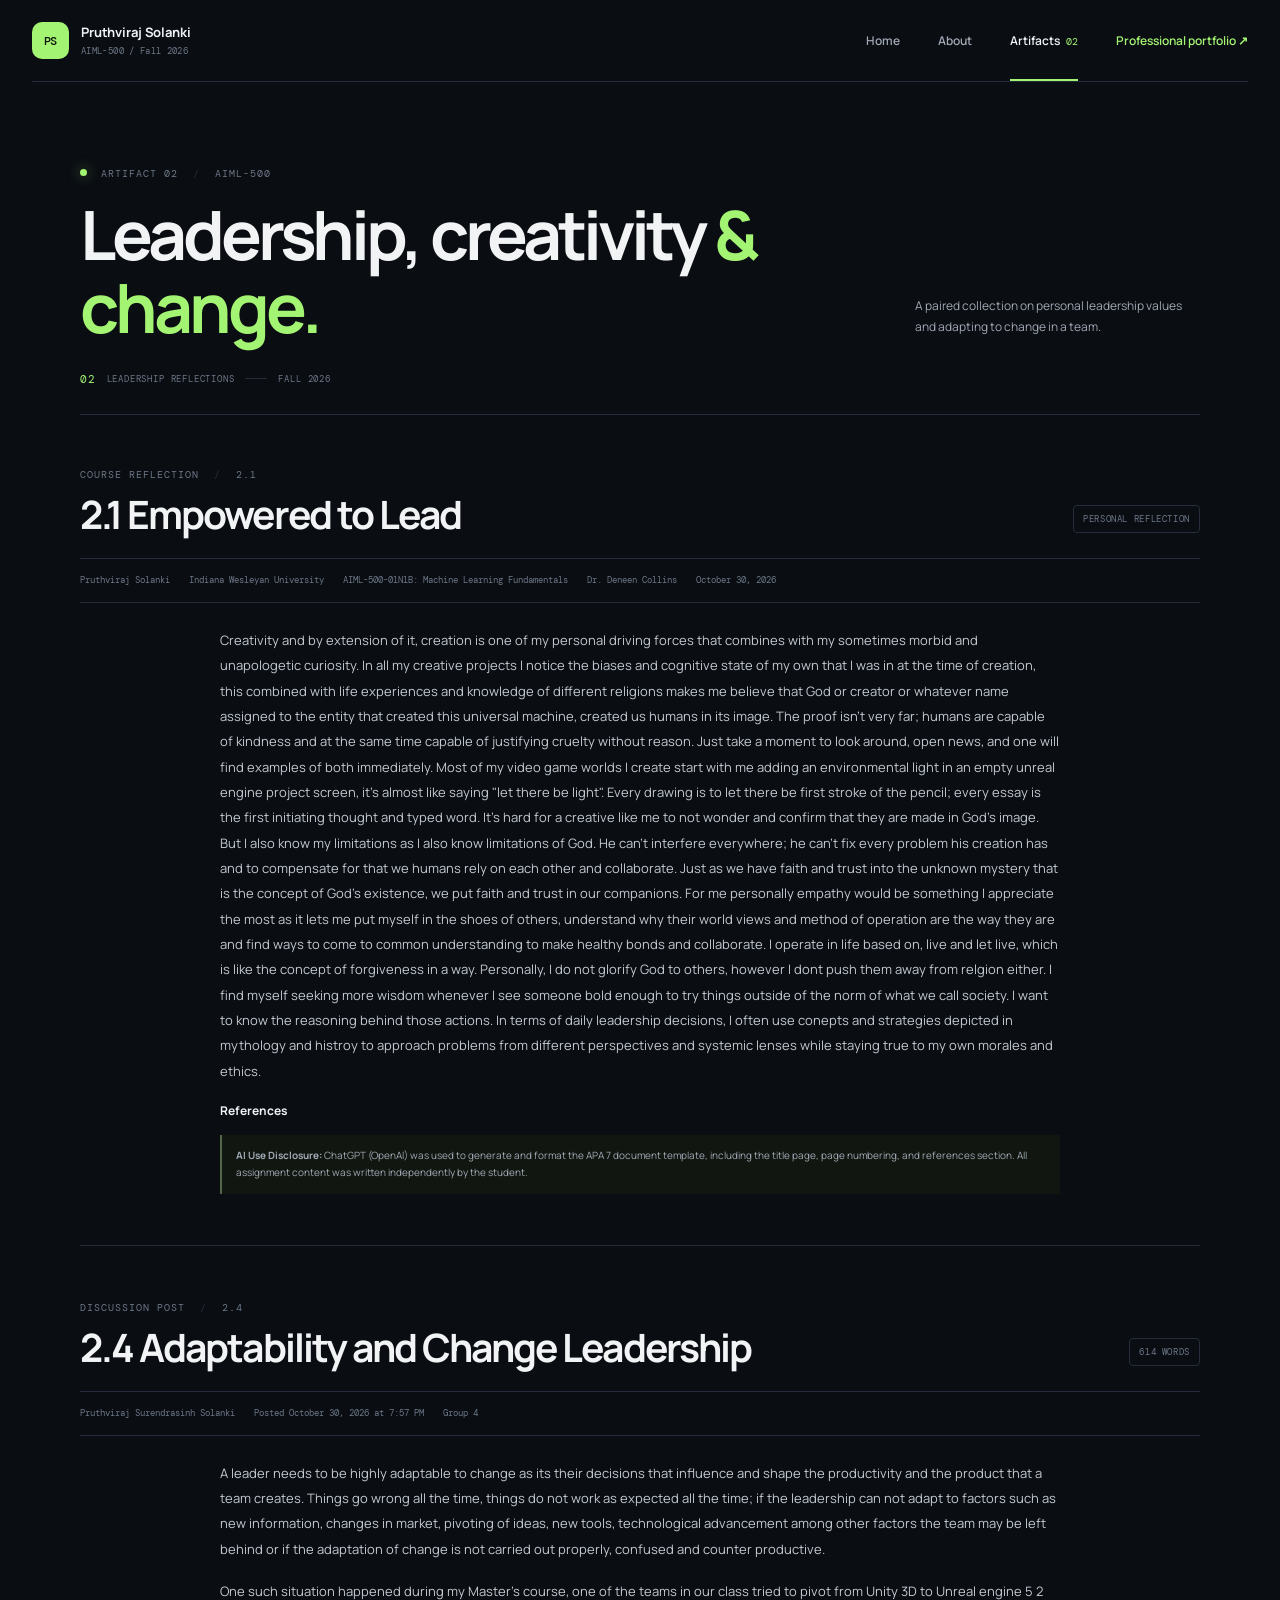
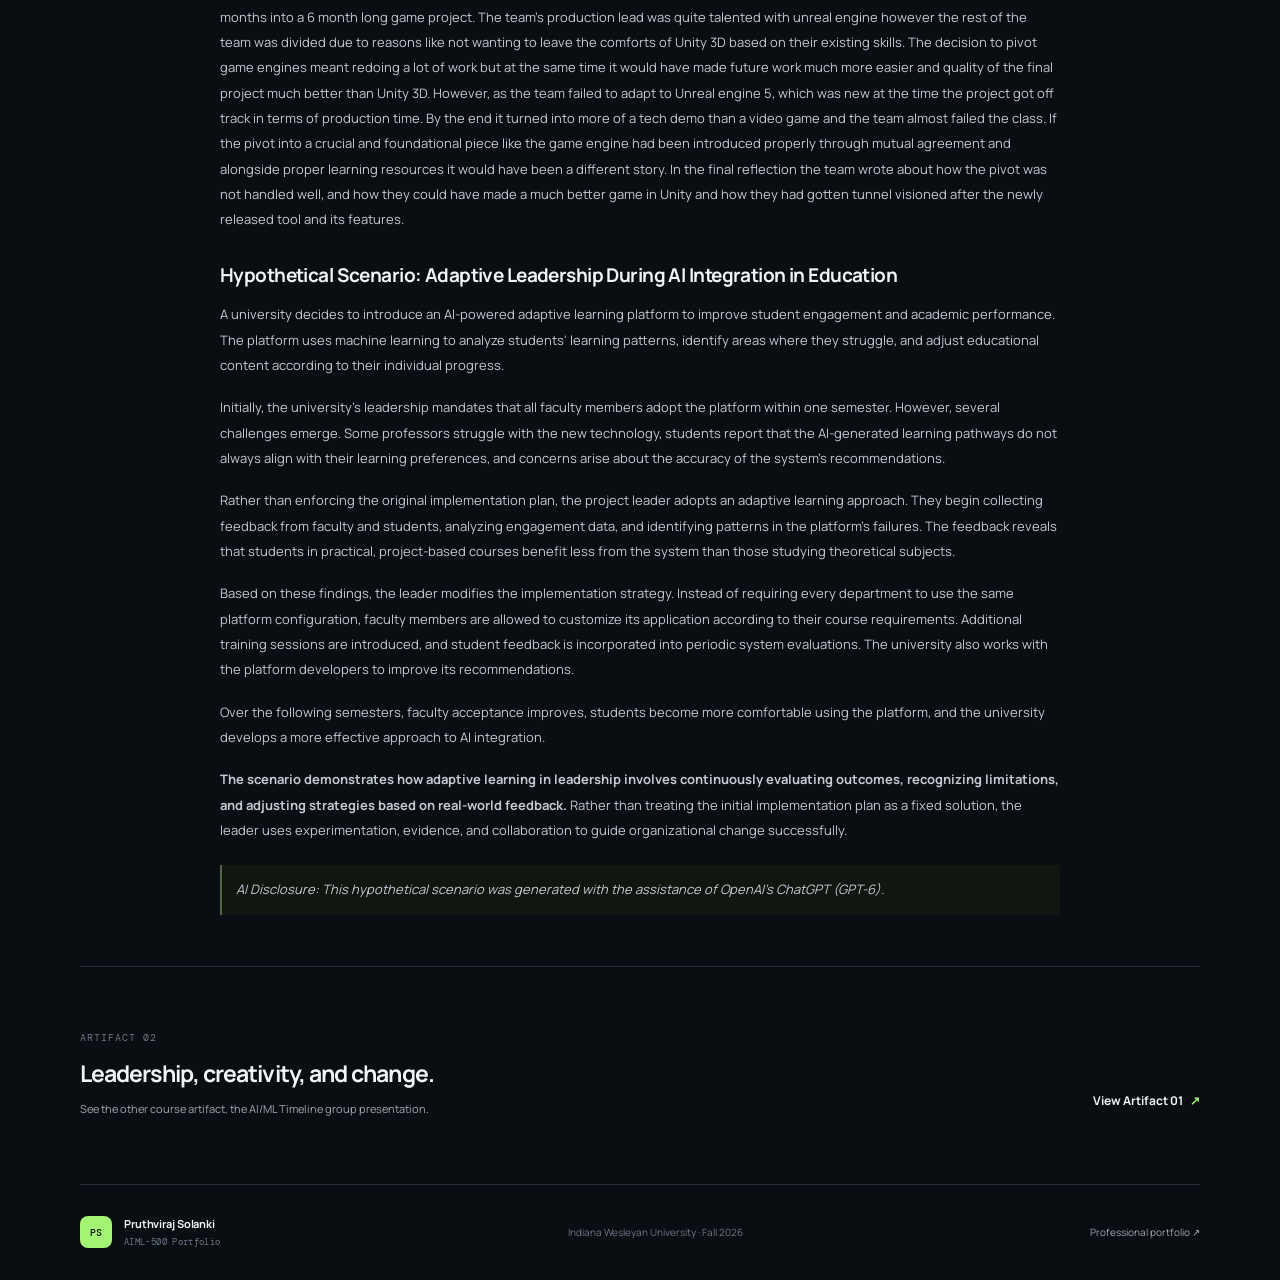
==== artifact-02.html @ 26451be9 "Add leadership and adaptability course artifact" ====
<!doctype html>
<html lang="en">
  <head>
    <meta charset="utf-8">
    <meta name="viewport" content="width=device-width, initial-scale=1">
    <meta name="theme-color" content="#0a0d12">
    <meta name="description" content="Pruthviraj Solanki's AIML-500 reflections on leadership, adaptability, and change.">
    <title>Leadership &amp; Change | Pruthviraj Solanki</title>
    <link rel="preconnect" href="https://fonts.googleapis.com">
    <link rel="preconnect" href="https://fonts.gstatic.com" crossorigin>
    <link href="https://fonts.googleapis.com/css2?family=DM+Mono:wght@400;500&amp;family=Manrope:wght@400;500;600;700;800&amp;display=swap" rel="stylesheet">
    <link rel="stylesheet" href="styles.css">
  </head>
  <body>
    <a class="skip-link" href="#main">Skip to content</a>
    <header class="site-header">
      <a class="brand" href="index.html" aria-label="Pruthviraj Solanki, home">
        <span class="brand-mark" aria-hidden="true">PS</span>
        <span>Pruthviraj Solanki<span class="brand-subtitle">AIML-500 / Fall 2026</span></span>
      </a>
      <nav class="site-nav" aria-label="Main navigation">
        <a href="index.html">Home</a>
        <a href="index.html#about">About</a>
        <a class="active" aria-current="page" href="artifacts.html">Artifacts <span class="nav-count">02</span></a>
        <a class="nav-contact" href="https://www.pruthvirajs.com/" target="_blank" rel="noopener noreferrer">Professional portfolio <span aria-hidden="true">↗</span></a>
      </nav>
    </header>

    <main id="main">
      <section class="artifact-hero page-shell">
        <p class="eyebrow"><span class="status-dot"></span> ARTIFACT 02 <span class="eyebrow-divider">/</span> AIML-500</p>
        <div class="artifact-hero-row"><h1>Leadership, creativity<span class="accent-text"> &amp; change.</span></h1><p>A paired collection on personal leadership values and adapting to change in a team.</p></div>
        <div class="artifact-count"><span>02</span> LEADERSHIP REFLECTIONS <i></i> FALL 2026</div>
      </section>

      <article class="assignment-block page-shell" aria-labelledby="empowered-title">
        <div class="assignment-heading">
          <div><p class="eyebrow">COURSE REFLECTION <span class="eyebrow-divider">/</span> 2.1</p><h2 id="empowered-title">2.1 Empowered to Lead</h2></div>
          <span class="artifact-type">PERSONAL REFLECTION</span>
        </div>
        <div class="assignment-meta"><span>Pruthviraj Solanki</span><span>Indiana Wesleyan University</span><span>AIML-500-01N1B: Machine Learning Fundamentals</span><span>Dr. Deneen Collins</span><span>October 30, 2026</span></div>
        <div class="assignment-copy">
          <p>Creativity and by extension of it, creation is one of my personal driving forces that combines with my sometimes morbid and unapologetic curiosity. In all my creative projects I notice the biases and cognitive state of my own that I was in at the time of creation, this combined with life experiences and knowledge of different religions makes me believe that God or creator or whatever name assigned to the entity that created this universal machine, created us humans in its image. The proof isn't very far; humans are capable of kindness and at the same time capable of justifying cruelty without reason. Just take a moment to look around, open news, and one will find examples of both immediately. Most of my video game worlds I create start with me adding an environmental light in an empty unreal engine project screen, it's almost like saying "let there be light". Every drawing is to let there be first stroke of the pencil; every essay is the first initiating thought and typed word. It's hard for a creative like me to not wonder and confirm that they are made in God's image. But I also know my limitations as I also know limitations of God. He can't interfere everywhere; he can't fix every problem his creation has and to compensate for that we humans rely on each other and collaborate. Just as we have faith and trust into the unknown mystery that is the concept of God's existence, we put faith and trust in our companions. For me personally empathy would be something I appreciate the most as it lets me put myself in the shoes of others, understand why their world views and method of operation are the way they are and find ways to come to common understanding to make healthy bonds and collaborate. I operate in life based on, live and let live, which is like the concept of forgiveness in a way. Personally, I do not glorify God to others, however I dont push them away from relgion either. I find myself seeking more wisdom whenever I see someone bold enough to try things outside of the norm of what we call society. I want to know the reasoning behind those actions. In terms of daily leadership decisions, I often use conepts and strategies depicted in mythology and histroy to approach problems from different perspectives and systemic lenses while staying true to my own morales and ethics.</p>
        </div>
        <h3 class="references-heading">References</h3>
        <p class="disclosure"><strong>AI Use Disclosure:</strong> ChatGPT (OpenAI) was used to generate and format the APA 7 document template, including the title page, page numbering, and references section. All assignment content was written independently by the student.</p>
      </article>

      <article class="assignment-block discussion-block page-shell" aria-labelledby="adaptability-title">
        <div class="assignment-heading">
          <div><p class="eyebrow">DISCUSSION POST <span class="eyebrow-divider">/</span> 2.4</p><h2 id="adaptability-title">2.4 Adaptability and Change Leadership</h2></div>
          <span class="artifact-type">614 WORDS</span>
        </div>
        <div class="assignment-meta"><span>Pruthviraj Surendrasinh Solanki</span><span>Posted October 30, 2026 at 7:57 PM</span><span>Group 4</span></div>
        <div class="assignment-copy">
          <p>A leader needs to be highly adaptable to change as its their decisions that influence and shape the productivity and the product that a team creates. Things go wrong all the time, things do not work as expected all the time; if the leadership can not adapt to factors such as new information, changes in market, pivoting of ideas, new tools, technological advancement among other factors the team may be left behind or if the adaptation of change is not carried out properly, confused and counter productive.</p>
          <p>One such situation happened during my Master's course, one of the teams in our class tried to pivot from Unity 3D to Unreal engine 5 2 months into a 6 month long game project. The team's production lead was quite talented with unreal engine however the rest of the team was divided due to reasons like not wanting to leave the comforts of Unity 3D based on their existing skills. The decision to pivot game engines meant redoing a lot of work but at the same time it would have made future work much more easier and quality of the final project much better than Unity 3D. However, as the team failed to adapt to Unreal engine 5, which was new at the time the project got off track in terms of production time. By the end it turned into more of a tech demo than a video game and the team almost failed the class. If the pivot into a crucial and foundational piece like the game engine had been introduced properly through mutual agreement and alongside proper learning resources it would have been a different story. In the final reflection the team wrote about how the pivot was not handled well, and how they could have made a much better game in Unity and how they had gotten tunnel visioned after the newly released tool and its features.</p>

          <h3 class="scenario-title">Hypothetical Scenario: Adaptive Leadership During AI Integration in Education</h3>
          <p>A university decides to introduce an AI-powered adaptive learning platform to improve student engagement and academic performance. The platform uses machine learning to analyze students' learning patterns, identify areas where they struggle, and adjust educational content according to their individual progress.</p>
          <p>Initially, the university's leadership mandates that all faculty members adopt the platform within one semester. However, several challenges emerge. Some professors struggle with the new technology, students report that the AI-generated learning pathways do not always align with their learning preferences, and concerns arise about the accuracy of the system's recommendations.</p>
          <p>Rather than enforcing the original implementation plan, the project leader adopts an adaptive learning approach. They begin collecting feedback from faculty and students, analyzing engagement data, and identifying patterns in the platform's failures. The feedback reveals that students in practical, project-based courses benefit less from the system than those studying theoretical subjects.</p>
          <p>Based on these findings, the leader modifies the implementation strategy. Instead of requiring every department to use the same platform configuration, faculty members are allowed to customize its application according to their course requirements. Additional training sessions are introduced, and student feedback is incorporated into periodic system evaluations. The university also works with the platform developers to improve its recommendations.</p>
          <p>Over the following semesters, faculty acceptance improves, students become more comfortable using the platform, and the university develops a more effective approach to AI integration.</p>
          <p><strong>The scenario demonstrates how adaptive learning in leadership involves continuously evaluating outcomes, recognizing limitations, and adjusting strategies based on real-world feedback.</strong> Rather than treating the initial implementation plan as a fixed solution, the leader uses experimentation, evidence, and collaboration to guide organizational change successfully.</p>
          <p class="disclosure"><em>AI Disclosure: This hypothetical scenario was generated with the assistance of OpenAI's ChatGPT (GPT-6).</em></p>
        </div>
      </article>

      <section class="artifact-next page-shell">
        <div><p class="eyebrow">ARTIFACT 02</p><h2>Leadership, creativity, and change.</h2><p>See the other course artifact, the AI/ML Timeline group presentation.</p></div>
        <a class="text-link" href="artifacts.html">View Artifact 01 <span aria-hidden="true">↗</span></a>
      </section>
    </main>

    <footer class="site-footer page-shell">
      <a class="brand footer-brand" href="index.html"><span class="brand-mark" aria-hidden="true">PS</span><span>Pruthviraj Solanki<span class="brand-subtitle">AIML-500 Portfolio</span></span></a>
      <span class="footer-course">Indiana Wesleyan University <span aria-hidden="true">·</span> Fall 2026</span>
      <a class="footer-link" href="https://www.pruthvirajs.com/" target="_blank" rel="noopener noreferrer">Professional portfolio ↗</a>
    </footer>
  </body>
</html>
---- styles.css ----
:root {
  color-scheme: dark;
  --bg: #0a0d12;
  --surface: #10151d;
  --surface-raised: #151c26;
  --text: #f1f3f5;
  --muted: #a0a8b4;
  --quiet: #6c7787;
  --line: #242d39;
  --accent: #a4f473;
  --accent-dark: #172414;
  --display: "Manrope", "Segoe UI", sans-serif;
  --mono: "DM Mono", Consolas, monospace;
}

* { box-sizing: border-box; }
html { scroll-behavior: smooth; scroll-padding-top: 96px; }
body { margin: 0; background: var(--bg); color: var(--text); font-family: var(--display); font-size: 16px; line-height: 1.65; -webkit-font-smoothing: antialiased; }
a { color: inherit; }
.page-shell { width: min(1120px, calc(100% - 64px)); margin-inline: auto; }
.skip-link { position: absolute; left: 16px; top: -80px; z-index: 20; padding: 10px 14px; color: var(--bg); background: var(--accent); border-radius: 6px; }
.skip-link:focus { top: 12px; }
.site-header { width: min(1280px, calc(100% - 64px)); min-height: 82px; margin-inline: auto; display: flex; align-items: center; justify-content: space-between; gap: 28px; border-bottom: 1px solid var(--line); }
.brand { display: inline-flex; align-items: center; gap: 12px; color: var(--text); text-decoration: none; font-size: 13px; line-height: 1.25; font-weight: 700; letter-spacing: -.01em; white-space: nowrap; }
.brand-mark { display: grid; width: 37px; height: 37px; place-items: center; background: var(--accent); color: #0a1107; font: 500 12px var(--mono); border-radius: 10px; }
.brand-subtitle { display: block; margin-top: 5px; color: var(--quiet); font: 400 9px var(--mono); letter-spacing: .04em; }
.site-nav { display: flex; align-items: center; gap: clamp(18px, 3vw, 38px); color: var(--muted); font-size: 12px; font-weight: 600; }
.site-nav a { text-decoration: none; transition: color .18s ease; }
.site-nav a:hover, .site-nav a.active { color: var(--text); }
.site-nav a.active { position: relative; }
.site-nav a.active::after { content: ""; position: absolute; left: 0; right: 0; bottom: -31px; height: 2px; background: var(--accent); }
.site-nav .nav-contact { color: var(--accent); }
.nav-count { margin-left: 4px; color: var(--accent); font: 10px var(--mono); }
.hero { position: relative; display: grid; grid-template-columns: 1.05fr .95fr; gap: 22px 50px; padding-top: 93px; }
.hero-copy { position: relative; z-index: 1; align-self: center; padding-bottom: 44px; }
.eyebrow { margin: 0 0 19px; color: var(--quiet); font: 10px/1.5 var(--mono); letter-spacing: .1em; text-transform: uppercase; }
.status-dot { display: inline-block; width: 7px; height: 7px; margin-right: 7px; vertical-align: 1px; border-radius: 50%; background: var(--accent); box-shadow: 0 0 13px #a4f47388; }
.eyebrow-divider { margin: 0 8px; color: var(--line); }
h1, h2, h3, p { margin-top: 0; }
.hero h1 { margin-bottom: 23px; font-size: clamp(43px, 6.3vw, 74px); line-height: 1.07; letter-spacing: -.065em; font-weight: 700; }
.accent-text { color: var(--accent); }
.hero-lede { max-width: 490px; margin-bottom: 28px; color: var(--muted); font-size: 16px; line-height: 1.8; }
.hero-actions { display: flex; align-items: center; gap: 25px; }
.button { display: inline-flex; min-height: 46px; align-items: center; justify-content: center; gap: 13px; padding: 0 17px; border: 1px solid transparent; border-radius: 6px; font-size: 12px; font-weight: 700; text-decoration: none; transition: transform .18s ease, background .18s ease, border-color .18s ease; }
.button:hover { transform: translateY(-2px); }
.button-primary { color: #0b1208; background: var(--accent); }
.button-primary:hover { background: #b6ff8b; }
.button-outline { border-color: #465344; color: var(--accent); }
.button-outline:hover { border-color: var(--accent); background: #a4f47312; }
.text-link, .inline-link { color: var(--text); font-size: 12px; font-weight: 700; text-decoration: none; }
.text-link span, .inline-link span { margin-left: 5px; color: var(--accent); }
.text-link:hover, .inline-link:hover { color: var(--accent); }
.hero-visual { position: relative; min-height: 365px; overflow: hidden; border: 1px solid #26313d; border-radius: 8px; background: radial-gradient(ellipse at 50% 47%, #1d2d25 0, #111922 35%, #0d1219 72%); }
.visual-grid { position: absolute; inset: 0; opacity: .28; background-image: linear-gradient(#65738320 1px, transparent 1px), linear-gradient(90deg, #65738320 1px, transparent 1px); background-size: 32px 32px; mask-image: linear-gradient(transparent, black 20%, black 80%, transparent); }
.orbit { position: absolute; top: 50%; left: 50%; border: 1px solid #a4f47335; border-radius: 50%; transform: translate(-50%, -50%); }
.orbit-one { width: 250px; height: 250px; }
.orbit-two { width: 182px; height: 182px; border-style: dashed; border-color: #a4f47350; animation: orbit 38s linear infinite; }
.orbit-three { width: 102px; height: 102px; border-color: #a4f47385; box-shadow: 0 0 60px #a4f47317, inset 0 0 55px #a4f47312; }
.node { position: absolute; z-index: 2; width: 9px; height: 9px; border: 2px solid #0a0d12; border-radius: 50%; background: var(--accent); box-shadow: 0 0 13px #a4f473aa; }
.node-one { top: calc(50% - 128px); left: calc(50% + 46px); }
.node-two { top: calc(50% + 82px); left: calc(50% - 94px); }
.node-three { top: calc(50% - 4px); left: calc(50% + 122px); }
.visual-label { position: absolute; z-index: 3; display: flex; align-items: center; gap: 9px; color: #8794a2; font: 9px var(--mono); letter-spacing: .08em; }
.visual-label span { color: var(--accent); }
.label-top { top: 21px; left: 21px; }
.label-bottom { right: 20px; bottom: 18px; }
.signal-card { position: absolute; z-index: 3; top: 50%; left: 50%; display: flex; align-items: center; gap: 11px; transform: translate(-50%, -50%); padding: 10px 13px; border: 1px solid #a4f4733b; border-radius: 5px; background: #0a0d12d9; color: #c9d1d9; font: 9px/1.55 var(--mono); letter-spacing: .025em; box-shadow: 0 8px 38px #0008; }
.signal-mark { color: var(--accent); font: 29px/1 var(--display); }
.hero-meta { grid-column: 1 / -1; display: grid; grid-template-columns: repeat(3, 1fr); gap: 25px; padding: 24px 0 28px; border-top: 1px solid var(--line); border-bottom: 1px solid var(--line); }
.hero-meta > div { display: flex; flex-direction: column; gap: 3px; }
.meta-label, .detail-label { margin-bottom: 5px; color: var(--quiet); font: 9px var(--mono); letter-spacing: .1em; }
.hero-meta strong { font-size: 13px; font-weight: 700; }
.hero-meta > div > span:last-child { color: var(--muted); font-size: 11px; }
.section { display: grid; grid-template-columns: .8fr 1.2fr; gap: 70px; padding-top: 92px; padding-bottom: 92px; }
.section-bordered { border-bottom: 1px solid var(--line); }
.section-heading .eyebrow { margin-bottom: 14px; }
.section h2, .section-heading h2 { margin-bottom: 0; font-size: clamp(30px, 4vw, 43px); line-height: 1.2; letter-spacing: -.05em; font-weight: 650; }
.section-body { max-width: 570px; padding-top: 34px; }
.section-body p, .course-panel > p { color: var(--muted); font-size: 13px; line-height: 1.9; }
.section-body .body-lede { color: var(--text); font-size: 16px; line-height: 1.8; }
.inline-link { display: inline-block; margin-top: 14px; }
.skill-strip { display: flex; flex-wrap: wrap; gap: 7px; margin-top: 18px; }
.skill-strip span { padding: 6px 9px; border: 1px solid #29323c; border-radius: 4px; color: #b8c0c9; font: 9px var(--mono); }
.course-section { align-items: start; }
.course-panel { position: relative; margin-top: 8px; padding: 26px 29px 25px; border: 1px solid var(--line); border-radius: 8px; background: linear-gradient(125deg, #131a23, #0f141b); }
.course-panel-top { display: flex; align-items: center; justify-content: space-between; margin-bottom: 25px; }
.course-code { color: var(--accent); font: 11px var(--mono); letter-spacing: .06em; }
.course-term { color: var(--quiet); font: 9px var(--mono); letter-spacing: .1em; }
.course-panel h3 { margin-bottom: 12px; font-size: 20px; letter-spacing: -.035em; }
.course-panel > p { max-width: 595px; margin-bottom: 19px; }
.course-tags { display: flex; flex-wrap: wrap; gap: 8px; }
.course-tags span { padding: 6px 9px; border: 1px solid #29323c; border-radius: 4px; color: #b8c0c9; font: 9px var(--mono); }
.course-instructor { display: flex; justify-content: space-between; gap: 20px; margin-top: 25px; padding-top: 18px; border-top: 1px solid var(--line); }
.course-instructor span { color: var(--quiet); font: 9px var(--mono); letter-spacing: .08em; }
.course-instructor strong { font-size: 11px; }
.projects-section { display: block; padding-top: 82px; padding-bottom: 92px; }
.section-heading-row { display: flex; align-items: end; justify-content: space-between; gap: 28px; margin-bottom: 31px; }
.section-aside { max-width: 280px; margin: 0 0 4px; color: var(--muted); font-size: 12px; line-height: 1.8; }
.project-grid { display: grid; grid-template-columns: repeat(2, 1fr); gap: 14px; }
.project-card { position: relative; min-height: 245px; overflow: hidden; padding: 20px 21px; border: 1px solid var(--line); border-radius: 7px; background: var(--surface); }
.project-index { color: var(--quiet); font: 9px var(--mono); letter-spacing: .08em; }
.project-card h3 { position: relative; z-index: 1; margin: 65px 0 4px; font-size: 21px; letter-spacing: -.035em; }
.project-card p { position: relative; z-index: 1; margin-bottom: 19px; color: var(--muted); font-size: 11px; }
.project-category { position: relative; z-index: 1; color: var(--accent); font: 9px var(--mono); letter-spacing: .07em; }
.project-glyph { position: absolute; top: 30px; right: 28px; width: 128px; height: 92px; opacity: .8; }
.glyph-city { display: flex; align-items: end; justify-content: center; gap: 5px; }
.glyph-city i { display: block; width: 18px; border: 1px solid #a4f4736b; background: linear-gradient(180deg, #a4f47315, #a4f47303); }
.glyph-city i:nth-child(1) { height: 35px; }.glyph-city i:nth-child(2) { height: 62px; }.glyph-city i:nth-child(3) { height: 83px; }.glyph-city i:nth-child(4) { height: 52px; }.glyph-city i:nth-child(5) { height: 70px; }
.glyph-city i:nth-child(2)::after, .glyph-city i:nth-child(3)::after, .glyph-city i:nth-child(5)::after { content: ""; display: block; width: 2px; height: 2px; margin: 9px auto; background: var(--accent); box-shadow: 6px 0 #a4f47377, -6px 0 #a4f47377, 0 9px #a4f47377; }
.glyph-aviary { border: 1px solid #a4f47345; border-radius: 50%; transform: rotate(-25deg); }
.glyph-aviary::before, .glyph-aviary::after { content: ""; position: absolute; inset: 15px -4px; border: 1px solid #a4f47351; border-radius: 50%; transform: rotate(48deg); }
.glyph-aviary::after { transform: rotate(-48deg); }
.glyph-aviary i { position: absolute; z-index: 1; top: 42px; left: 60px; width: 7px; height: 7px; border-radius: 50%; background: var(--accent); box-shadow: 0 0 11px #a4f473; }
.glyph-aviary i:nth-child(2) { top: 14px; left: 24px; width: 4px; height: 4px; }.glyph-aviary i:nth-child(3) { top: 68px; left: 96px; width: 4px; height: 4px; }
.project-note { margin: 17px 0 0; color: var(--quiet); font-size: 10px; }
.project-note a { color: var(--muted); text-decoration-color: #56614f; text-underline-offset: 3px; }
.project-note a:hover { color: var(--accent); }
.next-artifact { display: flex; align-items: center; justify-content: space-between; gap: 28px; margin-bottom: 83px; padding: 26px 28px; border: 1px solid #374139; border-radius: 8px; background: linear-gradient(110deg, #121a17, #11161c); }
.next-artifact .eyebrow { margin-bottom: 9px; color: var(--accent); }
.next-artifact h2 { margin-bottom: 4px; font-size: 19px; letter-spacing: -.03em; }
.next-artifact p:last-child { margin-bottom: 0; color: var(--muted); font-size: 11px; }
.site-footer { display: flex; align-items: center; justify-content: space-between; gap: 18px; min-height: 96px; border-top: 1px solid var(--line); }
.footer-brand { font-size: 11px; }.footer-brand .brand-mark { width: 32px; height: 32px; border-radius: 8px; font-size: 10px; }
.footer-course, .footer-link { color: var(--quiet); font-size: 10px; }.footer-link { color: var(--muted); text-decoration: none; }.footer-link:hover { color: var(--accent); }

/* Artifacts page */
.artifact-hero { padding-top: 84px; padding-bottom: 28px; border-bottom: 1px solid var(--line); }
.artifact-hero .eyebrow { margin-bottom: 17px; }
.artifact-hero-row { display: flex; align-items: end; justify-content: space-between; gap: 40px; }
.artifact-hero h1 { margin: 0; font-size: clamp(43px, 6vw, 68px); line-height: 1.08; letter-spacing: -.06em; }
.artifact-hero-row > p { max-width: 285px; margin-bottom: 7px; color: var(--muted); font-size: 12px; line-height: 1.8; }
.artifact-count { display: flex; align-items: center; gap: 11px; margin-top: 27px; color: var(--quiet); font: 9px var(--mono); letter-spacing: .09em; }
.artifact-count span { color: var(--accent); font-size: 11px; }.artifact-count i { width: 22px; height: 1px; background: var(--line); }
.artifact-detail { padding-top: 49px; }
.artifact-heading { display: flex; align-items: end; justify-content: space-between; gap: 22px; margin-bottom: 20px; }
.artifact-heading .eyebrow { margin-bottom: 10px; }.artifact-heading h2 { margin: 0; font-size: clamp(29px, 4vw, 41px); line-height: 1.2; letter-spacing: -.05em; }
.artifact-type { margin-bottom: 5px; padding: 7px 9px; border: 1px solid var(--line); border-radius: 4px; color: var(--quiet); font: 9px var(--mono); letter-spacing: .07em; }
.artifact-intro { display: grid; grid-template-columns: 1.35fr .65fr; gap: 50px; padding: 21px 0 25px; border-top: 1px solid var(--line); }
.artifact-intro .detail-label { display: inline-block; margin-bottom: 8px; }.artifact-intro p { max-width: 635px; margin: 0; color: var(--muted); font-size: 12px; line-height: 1.85; }
.artifact-facts { display: flex; flex-direction: column; gap: 7px; align-self: center; color: var(--muted); font-size: 10px; }
.artifact-facts b { display: inline-block; min-width: 93px; color: var(--quiet); font: 9px var(--mono); letter-spacing: .06em; }
.slides-frame { position: relative; width: 100%; aspect-ratio: 16 / 9; overflow: hidden; border: 1px solid #2b3540; border-radius: 7px; background: #11161c; }
.slides-frame::before { content: "PRESENTATION / GOOGLE SLIDES"; position: absolute; top: 14px; left: 16px; z-index: 1; color: #6d7a86; font: 8px var(--mono); letter-spacing: .08em; pointer-events: none; }
.slides-frame iframe { width: 100%; height: 100%; border: 0; }
.embed-help { margin: 11px 0 0; color: var(--quiet); font-size: 10px; }.embed-help a { color: var(--muted); text-underline-offset: 3px; }.embed-help a:hover { color: var(--accent); }
.reflection { display: grid; grid-template-columns: 50px 1fr; gap: 23px; margin-top: 54px; padding: 27px 0 30px; border-top: 1px solid var(--line); border-bottom: 1px solid var(--line); }
.reflection-mark { color: var(--accent); font: 68px/.9 Georgia, serif; }
.reflection .eyebrow { margin-bottom: 8px; color: var(--accent); }
.reflection h3 { margin-bottom: 10px; font-size: 19px; letter-spacing: -.03em; }
.reflection p:last-child { max-width: 780px; margin-bottom: 0; color: var(--muted); font-size: 12px; line-height: 1.9; }
.artifact-next { display: flex; align-items: end; justify-content: space-between; gap: 30px; padding-top: 63px; padding-bottom: 66px; }
.artifact-next .eyebrow { margin-bottom: 10px; }.artifact-next h2 { margin-bottom: 7px; font-size: 23px; letter-spacing: -.04em; }.artifact-next p:last-child { margin: 0; color: var(--muted); font-size: 11px; }.artifact-next .text-link { margin-bottom: 7px; white-space: nowrap; }
.more-artifacts { display: grid; grid-template-columns: .8fr 1.2fr; align-items: start; gap: 30px; padding-top: 57px; }
.more-artifacts .section-heading h2 { font-size: clamp(24px, 3vw, 34px); }
.artifact-card { display: block; padding: 22px 24px; border: 1px solid var(--line); border-radius: 7px; background: linear-gradient(125deg, #131a23, #0f141b); text-decoration: none; transition: border-color .18s ease, transform .18s ease; }
.artifact-card:hover { border-color: #526347; transform: translateY(-2px); }
.artifact-card .project-index { color: var(--accent); }
.artifact-card h3 { margin: 16px 0 7px; font-size: 17px; line-height: 1.45; letter-spacing: -.025em; }
.artifact-card h3 span { color: var(--accent); }
.artifact-card p { margin-bottom: 15px; color: var(--muted); font-size: 11px; }
.artifact-card-link { color: var(--text); font-size: 10px; font-weight: 700; }.artifact-card-link span { margin-left: 4px; color: var(--accent); }
.assignment-block { padding-top: 52px; padding-bottom: 51px; border-bottom: 1px solid var(--line); }
.assignment-heading { display: flex; align-items: end; justify-content: space-between; gap: 22px; margin-bottom: 20px; }
.assignment-heading .eyebrow { margin-bottom: 9px; }
.assignment-heading h2 { margin: 0; font-size: clamp(27px, 3.7vw, 39px); line-height: 1.22; letter-spacing: -.05em; }
.assignment-meta { display: flex; flex-wrap: wrap; gap: 7px 19px; padding: 14px 0; border-top: 1px solid var(--line); border-bottom: 1px solid var(--line); color: var(--quiet); font: 9px/1.6 var(--mono); }
.assignment-copy { max-width: 840px; margin: 25px auto 0; }
.assignment-copy p { margin-bottom: 17px; color: #c3cad2; font-size: 13px; line-height: 1.95; }
.assignment-copy .scenario-title { margin: 29px 0 14px; color: var(--text); font-size: 19px; line-height: 1.4; letter-spacing: -.03em; }
.references-heading { max-width: 840px; margin: 16px auto 0; color: var(--text); font-size: 12px; }
.disclosure { max-width: 840px; margin: 14px auto 0; padding: 12px 14px; border-left: 2px solid #536648; background: #111710; color: var(--muted); font-size: 10px; line-height: 1.75; }
.assignment-copy .disclosure { margin: 22px 0 0; }
.discussion-block { padding-top: 54px; }
.discussion-block .assignment-copy { max-width: 840px; }

@keyframes orbit { to { transform: translate(-50%, -50%) rotate(360deg); } }
@media (max-width: 760px) {
  .page-shell, .site-header { width: min(100% - 40px, 560px); }
  .site-header { min-height: 72px; align-items: flex-start; padding: 16px 0 12px; flex-direction: column; gap: 13px; }
  .site-nav { width: 100%; gap: 21px; overflow-x: auto; padding: 0 1px 7px; font-size: 11px; white-space: nowrap; }
  .site-nav a.active::after { bottom: -11px; }.site-nav .nav-contact { margin-left: auto; }
  .hero { grid-template-columns: 1fr; gap: 10px; padding-top: 60px; }
  .hero-copy { padding-bottom: 12px; }.hero h1 { font-size: clamp(43px, 11vw, 65px); }.hero-lede { max-width: 540px; font-size: 14px; }
  .hero-visual { min-height: 275px; }.orbit-one { width: 208px; height: 208px; }.orbit-two { width: 152px; height: 152px; }.orbit-three { width: 88px; height: 88px; }
  .node-one { top: calc(50% - 107px); }.node-two { top: calc(50% + 67px); left: calc(50% - 78px); }.node-three { left: calc(50% + 100px); }
  .hero-meta { gap: 17px; padding: 19px 0 22px; }.hero-meta strong { font-size: 11px; }.hero-meta > div > span:last-child { font-size: 9px; }
  .section { grid-template-columns: 1fr; gap: 16px; padding-top: 62px; padding-bottom: 62px; }.section-body { padding-top: 0; }
  .section-heading-row { align-items: start; flex-direction: column; gap: 14px; }.section-aside { max-width: 390px; }
  .projects-section { padding-top: 62px; padding-bottom: 66px; }.project-grid { gap: 10px; }.project-card { min-height: 228px; padding: 16px; }.project-glyph { right: 14px; transform: scale(.85); transform-origin: top right; }
  .next-artifact { align-items: flex-start; flex-direction: column; margin-bottom: 59px; padding: 22px; }
  .site-footer { flex-wrap: wrap; justify-content: space-between; padding: 19px 0; }.footer-course { order: 3; width: 100%; }
  .artifact-hero { padding-top: 56px; }.artifact-hero-row { align-items: flex-start; flex-direction: column; gap: 12px; }.artifact-hero-row > p { max-width: 420px; margin: 0; }
  .artifact-detail { padding-top: 36px; }.artifact-intro { grid-template-columns: 1fr; gap: 17px; }
  .artifact-facts { display: grid; grid-template-columns: 1fr 1fr; }
  .reflection { grid-template-columns: 31px 1fr; gap: 14px; margin-top: 40px; }.reflection-mark { font-size: 49px; }
  .artifact-next { align-items: flex-start; flex-direction: column; padding-top: 48px; padding-bottom: 48px; }
  .more-artifacts { grid-template-columns: 1fr; gap: 18px; padding-top: 43px; }
  .assignment-block { padding-top: 38px; padding-bottom: 38px; }
  .assignment-heading { align-items: flex-start; flex-direction: column; gap: 12px; }
  .assignment-meta { gap: 6px 14px; }
  .assignment-copy { margin-top: 20px; }
}
@media (max-width: 440px) {
  .page-shell, .site-header { width: calc(100% - 32px); }
  .site-nav { gap: 16px; }.site-nav .nav-contact { margin-left: 0; }
  .hero-actions { align-items: flex-start; flex-direction: column; gap: 14px; }
  .hero-meta { grid-template-columns: 1fr 1fr; }.hero-meta > div:last-child { grid-column: 1 / -1; }
  .course-panel { padding: 21px 19px; }.course-instructor { align-items: flex-start; flex-direction: column; gap: 5px; }
  .project-grid { grid-template-columns: 1fr; }.project-card { min-height: 209px; }.project-card h3 { margin-top: 48px; }
  .footer-course { font-size: 9px; }.footer-link { font-size: 9px; }
  .artifact-facts { grid-template-columns: 1fr; }.artifact-facts b { min-width: 98px; }
}
@media (prefers-reduced-motion: reduce) {
  *, *::before, *::after { scroll-behavior: auto !important; animation-duration: .01ms !important; animation-iteration-count: 1 !important; transition-duration: .01ms !important; }
}
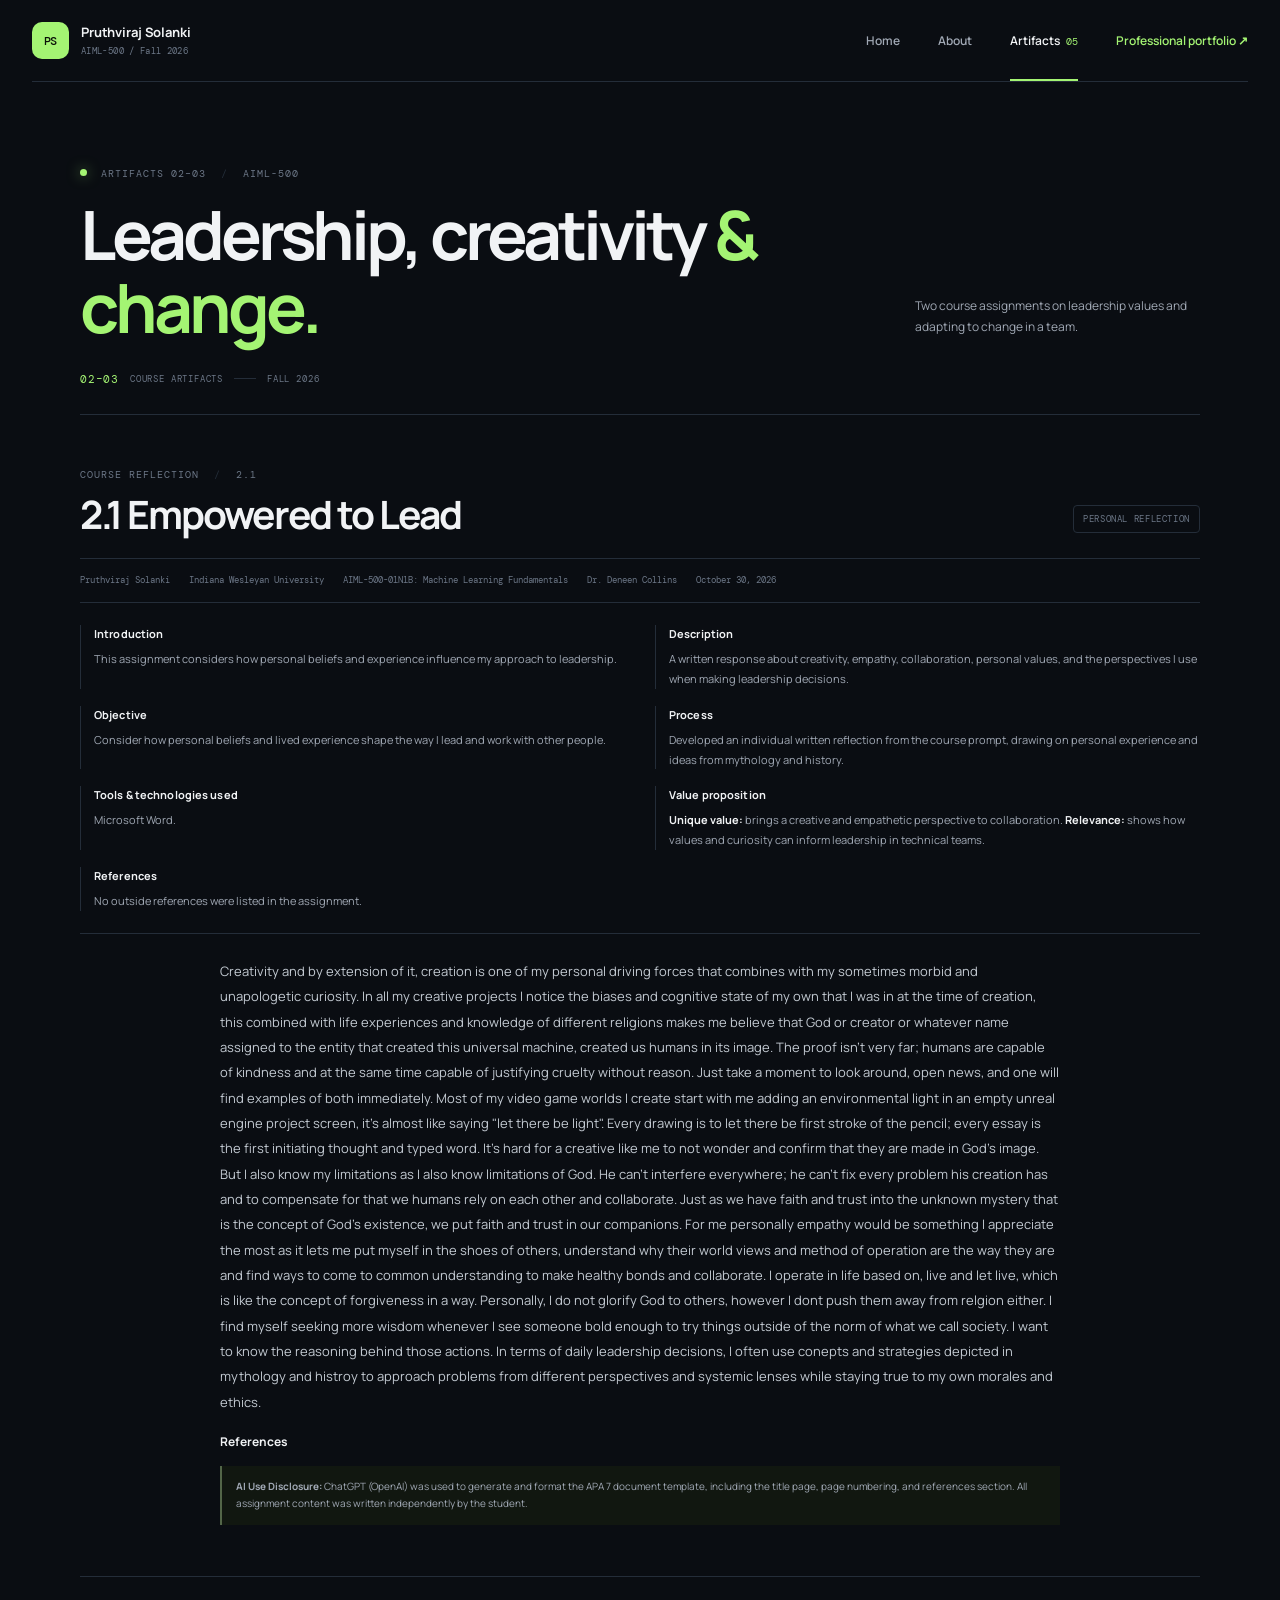
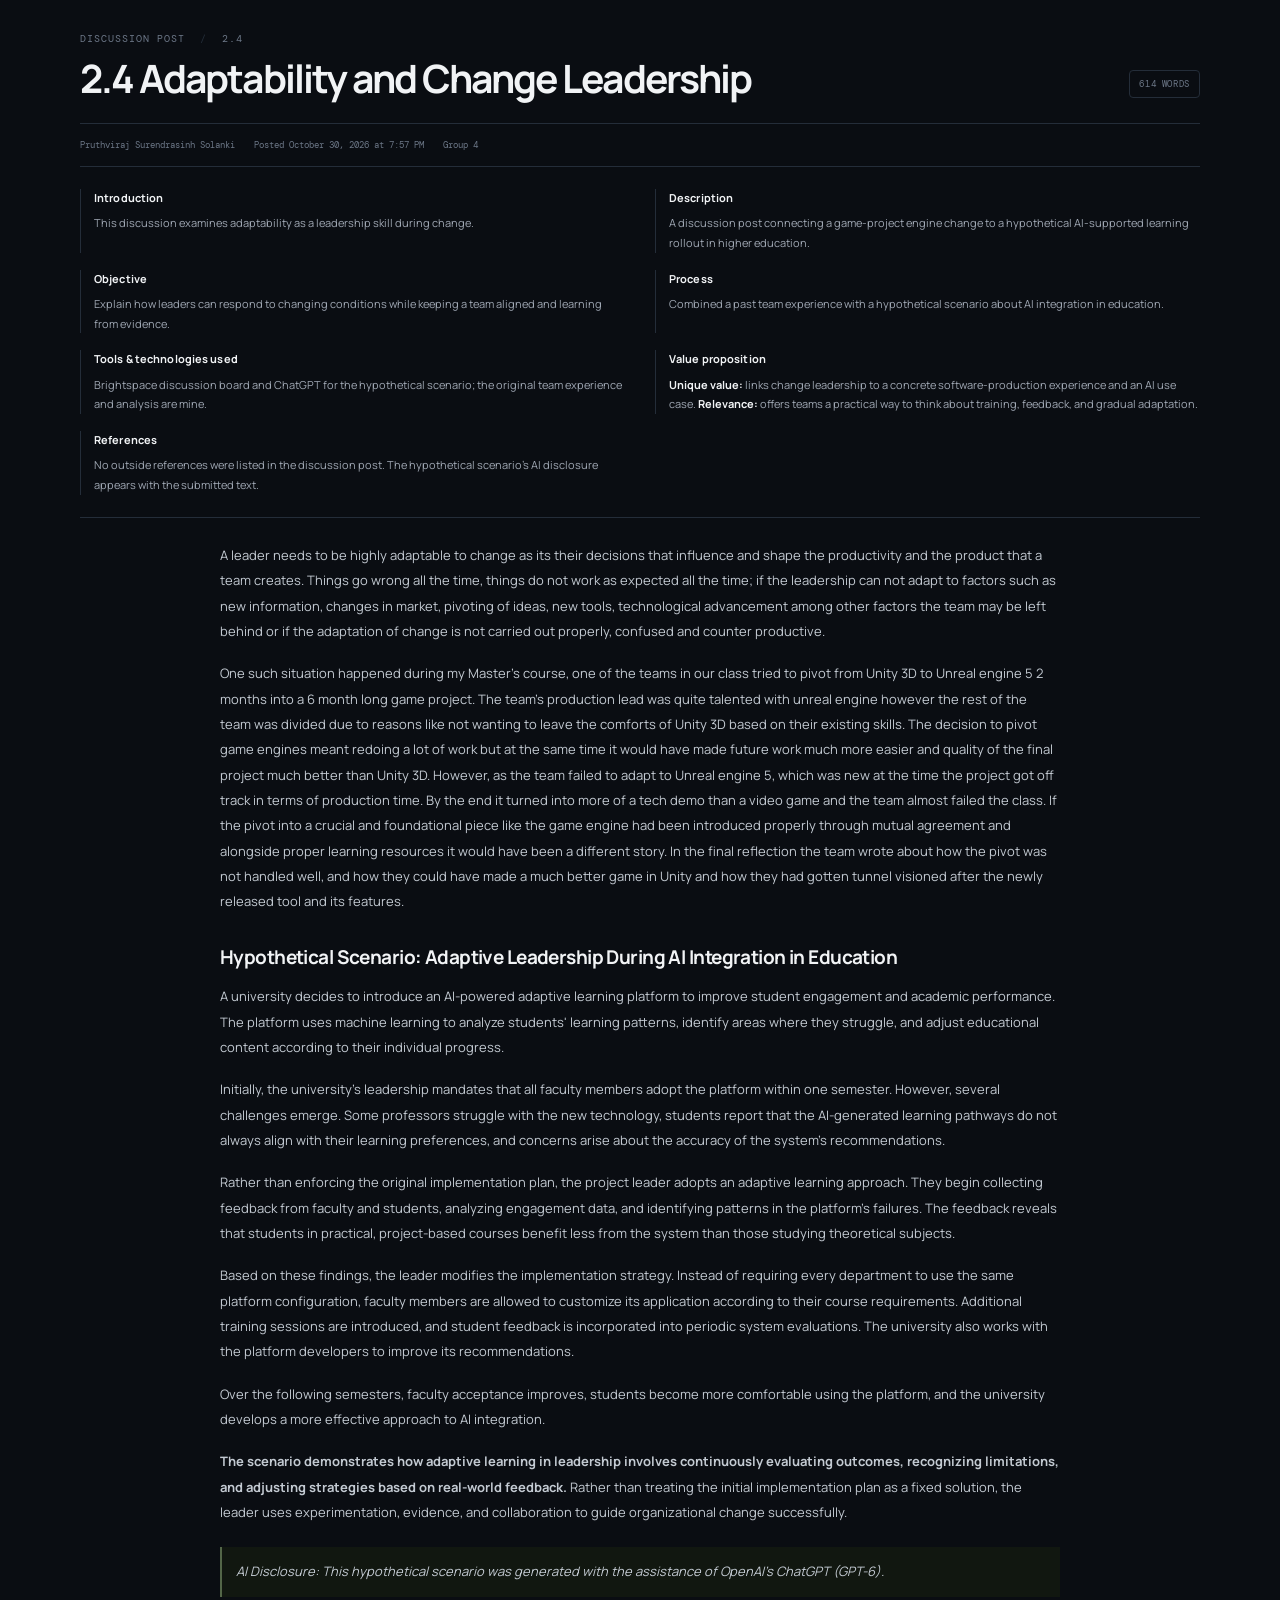
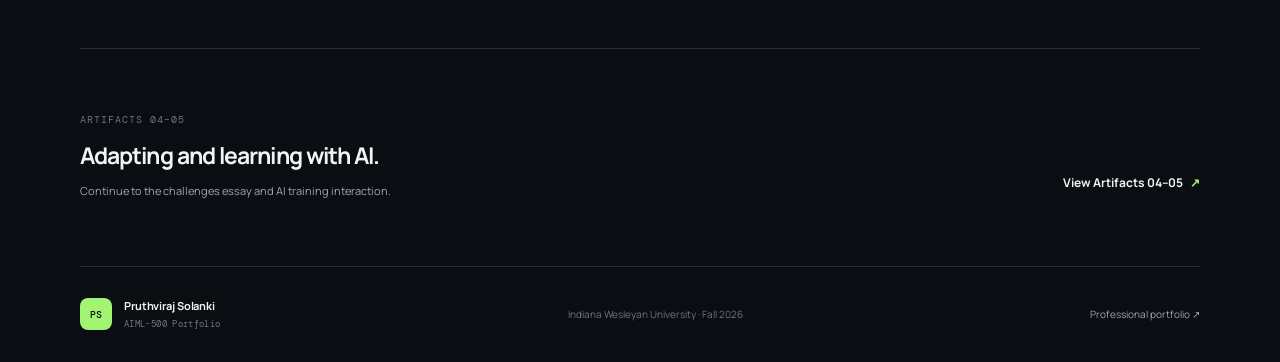
==== commit 3375e56c: "Add AI learning artifacts and rubric details" ====
--- a/artifact-02.html
+++ b/artifact-02.html
@@ -4,7 +4,7 @@
     <meta charset="utf-8">
     <meta name="viewport" content="width=device-width, initial-scale=1">
     <meta name="theme-color" content="#0a0d12">
-    <meta name="description" content="Pruthviraj Solanki's AIML-500 reflections on leadership, adaptability, and change.">
+    <meta name="description" content="AIML-500 course artifacts on leadership, adaptability, and change by Pruthviraj Solanki.">
     <title>Leadership &amp; Change | Pruthviraj Solanki</title>
     <link rel="preconnect" href="https://fonts.googleapis.com">
     <link rel="preconnect" href="https://fonts.gstatic.com" crossorigin>
@@ -21,16 +21,16 @@
       <nav class="site-nav" aria-label="Main navigation">
         <a href="index.html">Home</a>
         <a href="index.html#about">About</a>
-        <a class="active" aria-current="page" href="artifacts.html">Artifacts <span class="nav-count">02</span></a>
+        <a class="active" aria-current="page" href="artifacts.html">Artifacts <span class="nav-count">05</span></a>
         <a class="nav-contact" href="https://www.pruthvirajs.com/" target="_blank" rel="noopener noreferrer">Professional portfolio <span aria-hidden="true">↗</span></a>
       </nav>
     </header>
 
     <main id="main">
       <section class="artifact-hero page-shell">
-        <p class="eyebrow"><span class="status-dot"></span> ARTIFACT 02 <span class="eyebrow-divider">/</span> AIML-500</p>
-        <div class="artifact-hero-row"><h1>Leadership, creativity<span class="accent-text"> &amp; change.</span></h1><p>A paired collection on personal leadership values and adapting to change in a team.</p></div>
-        <div class="artifact-count"><span>02</span> LEADERSHIP REFLECTIONS <i></i> FALL 2026</div>
+        <p class="eyebrow"><span class="status-dot"></span> ARTIFACTS 02–03 <span class="eyebrow-divider">/</span> AIML-500</p>
+        <div class="artifact-hero-row"><h1>Leadership, creativity<span class="accent-text"> &amp; change.</span></h1><p>Two course assignments on leadership values and adapting to change in a team.</p></div>
+        <div class="artifact-count"><span>02–03</span> COURSE ARTIFACTS <i></i> FALL 2026</div>
       </section>
 
       <article class="assignment-block page-shell" aria-labelledby="empowered-title">
@@ -39,6 +39,15 @@
           <span class="artifact-type">PERSONAL REFLECTION</span>
         </div>
         <div class="assignment-meta"><span>Pruthviraj Solanki</span><span>Indiana Wesleyan University</span><span>AIML-500-01N1B: Machine Learning Fundamentals</span><span>Dr. Deneen Collins</span><span>October 30, 2026</span></div>
+        <div class="artifact-info-grid">
+          <section><h3>Introduction</h3><p>This assignment considers how personal beliefs and experience influence my approach to leadership.</p></section>
+          <section><h3>Description</h3><p>A written response about creativity, empathy, collaboration, personal values, and the perspectives I use when making leadership decisions.</p></section>
+          <section><h3>Objective</h3><p>Consider how personal beliefs and lived experience shape the way I lead and work with other people.</p></section>
+          <section><h3>Process</h3><p>Developed an individual written reflection from the course prompt, drawing on personal experience and ideas from mythology and history.</p></section>
+          <section><h3>Tools &amp; technologies used</h3><p>Microsoft Word.</p></section>
+          <section><h3>Value proposition</h3><p><strong>Unique value:</strong> brings a creative and empathetic perspective to collaboration. <strong>Relevance:</strong> shows how values and curiosity can inform leadership in technical teams.</p></section>
+          <section><h3>References</h3><p>No outside references were listed in the assignment.</p></section>
+        </div>
         <div class="assignment-copy">
           <p>Creativity and by extension of it, creation is one of my personal driving forces that combines with my sometimes morbid and unapologetic curiosity. In all my creative projects I notice the biases and cognitive state of my own that I was in at the time of creation, this combined with life experiences and knowledge of different religions makes me believe that God or creator or whatever name assigned to the entity that created this universal machine, created us humans in its image. The proof isn't very far; humans are capable of kindness and at the same time capable of justifying cruelty without reason. Just take a moment to look around, open news, and one will find examples of both immediately. Most of my video game worlds I create start with me adding an environmental light in an empty unreal engine project screen, it's almost like saying "let there be light". Every drawing is to let there be first stroke of the pencil; every essay is the first initiating thought and typed word. It's hard for a creative like me to not wonder and confirm that they are made in God's image. But I also know my limitations as I also know limitations of God. He can't interfere everywhere; he can't fix every problem his creation has and to compensate for that we humans rely on each other and collaborate. Just as we have faith and trust into the unknown mystery that is the concept of God's existence, we put faith and trust in our companions. For me personally empathy would be something I appreciate the most as it lets me put myself in the shoes of others, understand why their world views and method of operation are the way they are and find ways to come to common understanding to make healthy bonds and collaborate. I operate in life based on, live and let live, which is like the concept of forgiveness in a way. Personally, I do not glorify God to others, however I dont push them away from relgion either. I find myself seeking more wisdom whenever I see someone bold enough to try things outside of the norm of what we call society. I want to know the reasoning behind those actions. In terms of daily leadership decisions, I often use conepts and strategies depicted in mythology and histroy to approach problems from different perspectives and systemic lenses while staying true to my own morales and ethics.</p>
         </div>
@@ -52,6 +61,15 @@
           <span class="artifact-type">614 WORDS</span>
         </div>
         <div class="assignment-meta"><span>Pruthviraj Surendrasinh Solanki</span><span>Posted October 30, 2026 at 7:57 PM</span><span>Group 4</span></div>
+        <div class="artifact-info-grid">
+          <section><h3>Introduction</h3><p>This discussion examines adaptability as a leadership skill during change.</p></section>
+          <section><h3>Description</h3><p>A discussion post connecting a game-project engine change to a hypothetical AI-supported learning rollout in higher education.</p></section>
+          <section><h3>Objective</h3><p>Explain how leaders can respond to changing conditions while keeping a team aligned and learning from evidence.</p></section>
+          <section><h3>Process</h3><p>Combined a past team experience with a hypothetical scenario about AI integration in education.</p></section>
+          <section><h3>Tools &amp; technologies used</h3><p>Brightspace discussion board and ChatGPT for the hypothetical scenario; the original team experience and analysis are mine.</p></section>
+          <section><h3>Value proposition</h3><p><strong>Unique value:</strong> links change leadership to a concrete software-production experience and an AI use case. <strong>Relevance:</strong> offers teams a practical way to think about training, feedback, and gradual adaptation.</p></section>
+          <section><h3>References</h3><p>No outside references were listed in the discussion post. The hypothetical scenario’s AI disclosure appears with the submitted text.</p></section>
+        </div>
         <div class="assignment-copy">
           <p>A leader needs to be highly adaptable to change as its their decisions that influence and shape the productivity and the product that a team creates. Things go wrong all the time, things do not work as expected all the time; if the leadership can not adapt to factors such as new information, changes in market, pivoting of ideas, new tools, technological advancement among other factors the team may be left behind or if the adaptation of change is not carried out properly, confused and counter productive.</p>
           <p>One such situation happened during my Master's course, one of the teams in our class tried to pivot from Unity 3D to Unreal engine 5 2 months into a 6 month long game project. The team's production lead was quite talented with unreal engine however the rest of the team was divided due to reasons like not wanting to leave the comforts of Unity 3D based on their existing skills. The decision to pivot game engines meant redoing a lot of work but at the same time it would have made future work much more easier and quality of the final project much better than Unity 3D. However, as the team failed to adapt to Unreal engine 5, which was new at the time the project got off track in terms of production time. By the end it turned into more of a tech demo than a video game and the team almost failed the class. If the pivot into a crucial and foundational piece like the game engine had been introduced properly through mutual agreement and alongside proper learning resources it would have been a different story. In the final reflection the team wrote about how the pivot was not handled well, and how they could have made a much better game in Unity and how they had gotten tunnel visioned after the newly released tool and its features.</p>
@@ -68,8 +86,8 @@
       </article>
 
       <section class="artifact-next page-shell">
-        <div><p class="eyebrow">ARTIFACT 02</p><h2>Leadership, creativity, and change.</h2><p>See the other course artifact, the AI/ML Timeline group presentation.</p></div>
-        <a class="text-link" href="artifacts.html">View Artifact 01 <span aria-hidden="true">↗</span></a>
+        <div><p class="eyebrow">ARTIFACTS 04–05</p><h2>Adapting and learning with AI.</h2><p>Continue to the challenges essay and AI training interaction.</p></div>
+        <a class="text-link" href="artifact-03.html">View Artifacts 04–05 <span aria-hidden="true">↗</span></a>
       </section>
     </main>
 
--- a/styles.css
+++ b/styles.css
@@ -164,6 +164,14 @@
 .assignment-heading .eyebrow { margin-bottom: 9px; }
 .assignment-heading h2 { margin: 0; font-size: clamp(27px, 3.7vw, 39px); line-height: 1.22; letter-spacing: -.05em; }
 .assignment-meta { display: flex; flex-wrap: wrap; gap: 7px 19px; padding: 14px 0; border-top: 1px solid var(--line); border-bottom: 1px solid var(--line); color: var(--quiet); font: 9px/1.6 var(--mono); }
+.artifact-info-grid { display: grid; grid-template-columns: repeat(2, minmax(0, 1fr)); gap: 17px 30px; padding: 22px 0; border-bottom: 1px solid var(--line); }
+.artifact-info-grid section { padding-left: 13px; border-left: 1px solid var(--line); }
+.artifact-info-grid h3 { margin: 0 0 6px; color: var(--text); font-size: 11px; letter-spacing: .01em; }
+.artifact-info-grid p { margin: 0; color: var(--muted); font-size: 11px; line-height: 1.8; }
+.artifact-info-grid strong { color: var(--text); }
+.artifact-reference { margin: 22px 0 0; color: var(--muted); font-size: 11px; line-height: 1.8; }
+.artifact-reference a, .download-link { color: var(--accent); text-decoration: underline; text-underline-offset: 3px; }
+.download-link { display: inline-block; margin-top: 10px; font-size: 11px; }
 .assignment-copy { max-width: 840px; margin: 25px auto 0; }
 .assignment-copy p { margin-bottom: 17px; color: #c3cad2; font-size: 13px; line-height: 1.95; }
 .assignment-copy .scenario-title { margin: 29px 0 14px; color: var(--text); font-size: 19px; line-height: 1.4; letter-spacing: -.03em; }
@@ -198,6 +206,7 @@
   .assignment-block { padding-top: 38px; padding-bottom: 38px; }
   .assignment-heading { align-items: flex-start; flex-direction: column; gap: 12px; }
   .assignment-meta { gap: 6px 14px; }
+  .artifact-info-grid { grid-template-columns: 1fr; gap: 13px; }
   .assignment-copy { margin-top: 20px; }
 }
 @media (max-width: 440px) {
